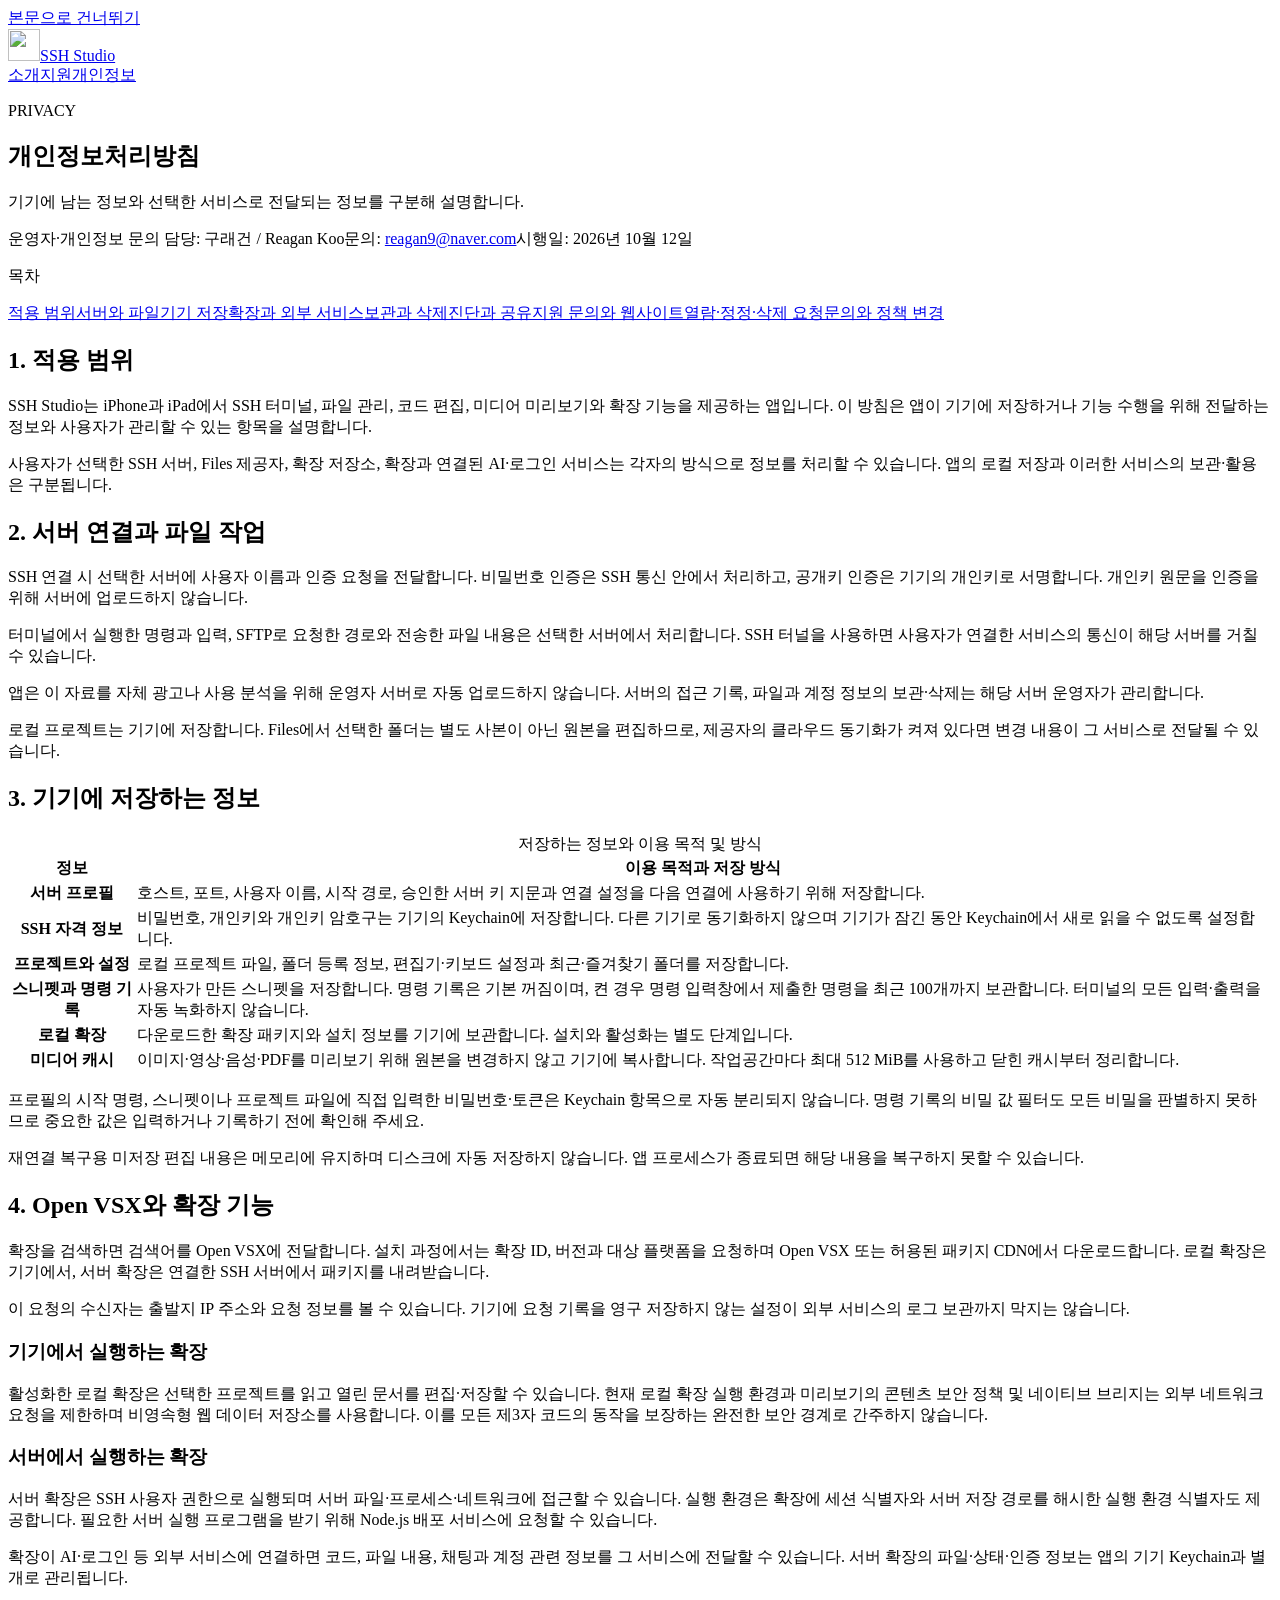
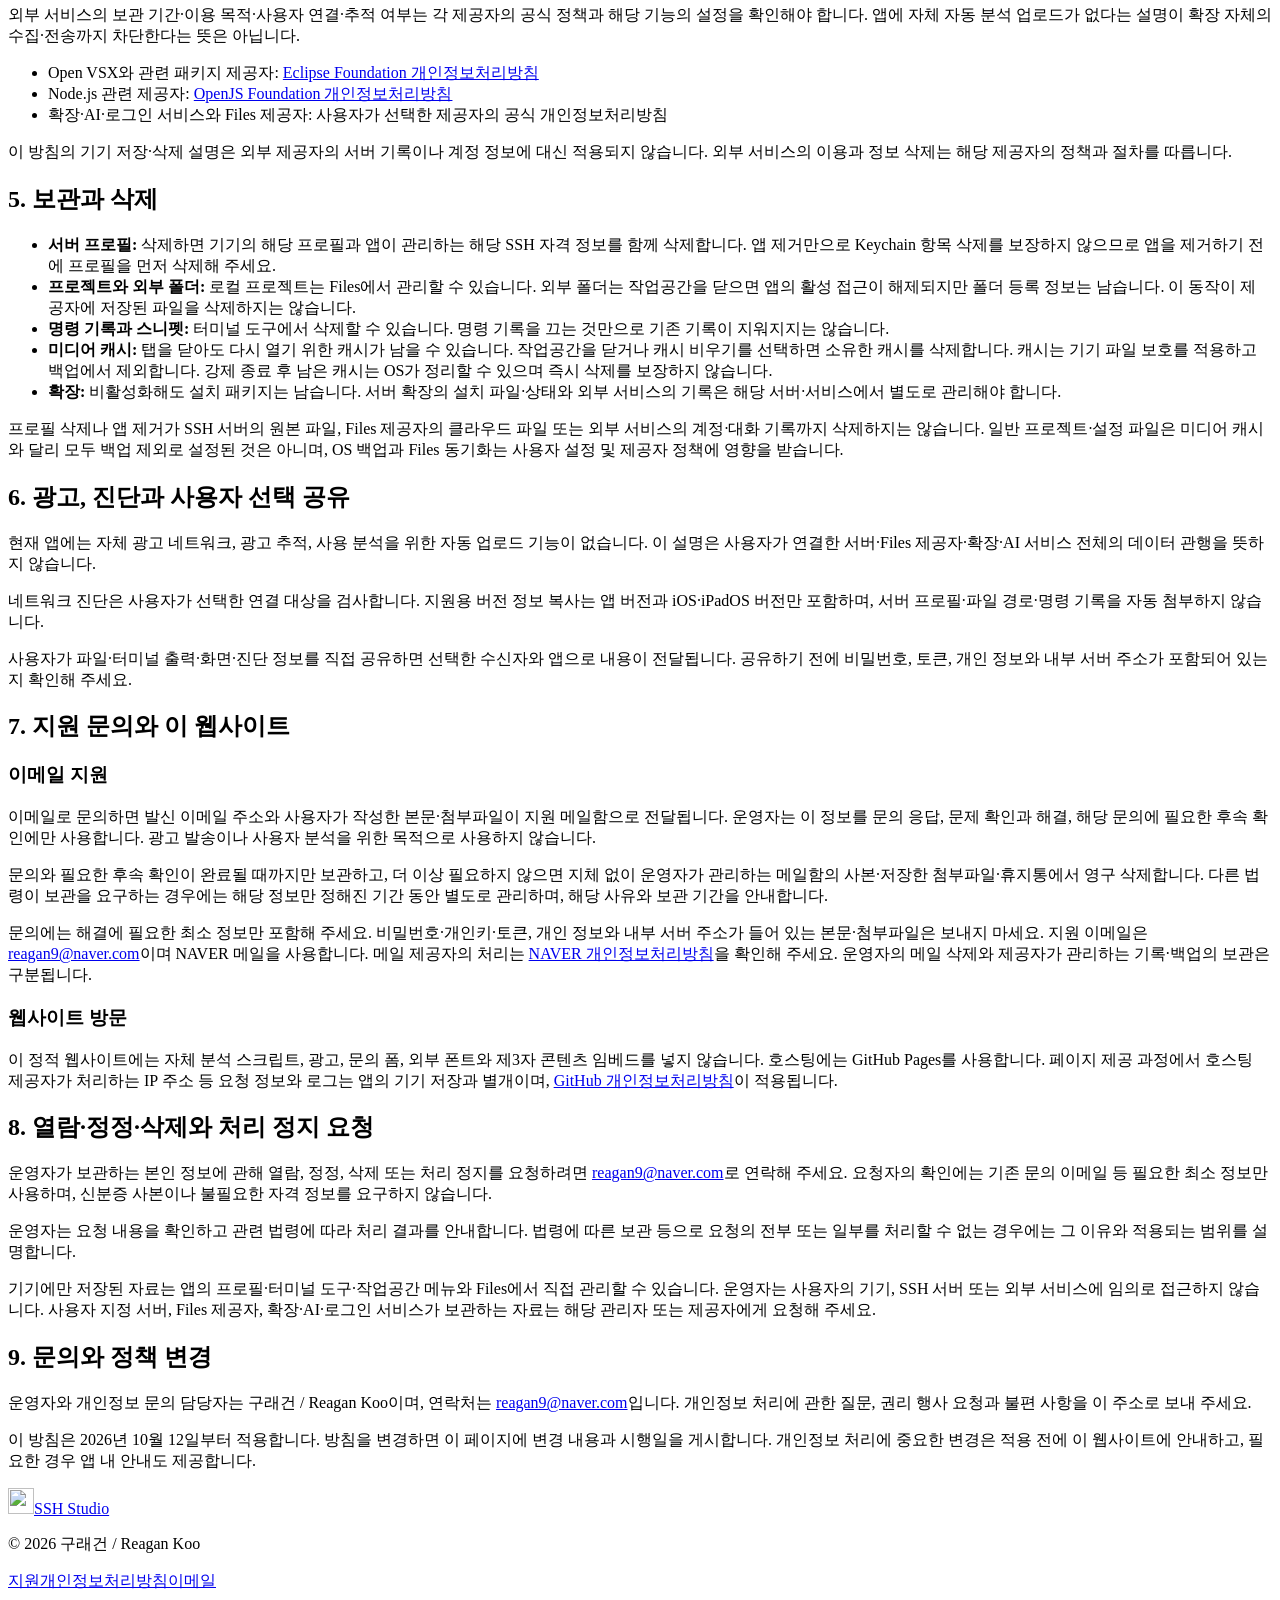
==== privacy.html @ ffa9a364 "Publish SSH Studio product, support and privacy pages" ====
<!doctype html>
<html lang="ko">
<head>
  <meta charset="utf-8">
  <meta name="viewport" content="width=device-width, initial-scale=1">
  <meta name="color-scheme" content="light dark">
  <meta name="description" content="SSH Studio의 기기 저장 정보, SSH 및 확장 데이터 흐름, 보관과 삭제에 관한 개인정보 처리 안내.">
  <meta name="theme-color" content="#0c121b">
  <title>개인정보처리방침 — SSH Studio</title>
  <link rel="icon" href="assets/mark.svg" type="image/svg+xml">
  <link rel="stylesheet" href="assets/style.css">
</head>
<body>
  <a class="skip-link" href="#main">본문으로 건너뛰기</a>
  <header class="site-header"><div class="header-inner"><a class="brand" href="index.html" aria-label="SSH Studio 홈"><img src="assets/mark.svg" width="32" height="32" alt=""><span>SSH Studio</span></a><nav aria-label="주 메뉴"><a href="index.html">소개</a><a href="support.html">지원</a><a href="privacy.html" aria-current="page">개인정보</a></nav></div></header>
  <main id="main">
    <section class="page-heading section privacy-heading"><p class="eyebrow">PRIVACY</p><h1>개인정보처리방침</h1><p>기기에 남는 정보와 선택한 서비스로 전달되는 정보를 구분해 설명합니다.</p><div class="policy-meta"><span>운영자·개인정보 문의 담당: 구래건 / Reagan Koo</span><span>문의: <a href="mailto:reagan9@naver.com">reagan9@naver.com</a></span><span>시행일: 2026년 10월 12일</span></div></section>
    <div class="section policy-layout">
      <aside class="page-index" aria-label="개인정보처리방침 목차"><p class="eyebrow">목차</p><a href="#scope">적용 범위</a><a href="#connections">서버와 파일</a><a href="#device">기기 저장</a><a href="#extensions">확장과 외부 서비스</a><a href="#deletion">보관과 삭제</a><a href="#diagnostics">진단과 공유</a><a href="#support-data">지원 문의와 웹사이트</a><a href="#rights">열람·정정·삭제 요청</a><a href="#changes">문의와 정책 변경</a></aside>
      <article class="policy-content">
        <section id="scope"><h2>1. 적용 범위</h2><p>SSH Studio는 iPhone과 iPad에서 SSH 터미널, 파일 관리, 코드 편집, 미디어 미리보기와 확장 기능을 제공하는 앱입니다. 이 방침은 앱이 기기에 저장하거나 기능 수행을 위해 전달하는 정보와 사용자가 관리할 수 있는 항목을 설명합니다.</p><p>사용자가 선택한 SSH 서버, Files 제공자, 확장 저장소, 확장과 연결된 AI·로그인 서비스는 각자의 방식으로 정보를 처리할 수 있습니다. 앱의 로컬 저장과 이러한 서비스의 보관·활용은 구분됩니다.</p></section>
        <section id="connections"><h2>2. 서버 연결과 파일 작업</h2><p>SSH 연결 시 선택한 서버에 사용자 이름과 인증 요청을 전달합니다. 비밀번호 인증은 SSH 통신 안에서 처리하고, 공개키 인증은 기기의 개인키로 서명합니다. 개인키 원문을 인증을 위해 서버에 업로드하지 않습니다.</p><p>터미널에서 실행한 명령과 입력, SFTP로 요청한 경로와 전송한 파일 내용은 선택한 서버에서 처리합니다. SSH 터널을 사용하면 사용자가 연결한 서비스의 통신이 해당 서버를 거칠 수 있습니다.</p><p>앱은 이 자료를 자체 광고나 사용 분석을 위해 운영자 서버로 자동 업로드하지 않습니다. 서버의 접근 기록, 파일과 계정 정보의 보관·삭제는 해당 서버 운영자가 관리합니다.</p><p>로컬 프로젝트는 기기에 저장합니다. Files에서 선택한 폴더는 별도 사본이 아닌 원본을 편집하므로, 제공자의 클라우드 동기화가 켜져 있다면 변경 내용이 그 서비스로 전달될 수 있습니다.</p></section>
        <section id="device"><h2>3. 기기에 저장하는 정보</h2><div class="data-table-wrap"><table class="data-table"><caption class="visually-hidden">저장하는 정보와 이용 목적 및 방식</caption><thead><tr><th scope="col">정보</th><th scope="col">이용 목적과 저장 방식</th></tr></thead><tbody><tr><th scope="row">서버 프로필</th><td>호스트, 포트, 사용자 이름, 시작 경로, 승인한 서버 키 지문과 연결 설정을 다음 연결에 사용하기 위해 저장합니다.</td></tr><tr><th scope="row">SSH 자격 정보</th><td>비밀번호, 개인키와 개인키 암호구는 기기의 Keychain에 저장합니다. 다른 기기로 동기화하지 않으며 기기가 잠긴 동안 Keychain에서 새로 읽을 수 없도록 설정합니다.</td></tr><tr><th scope="row">프로젝트와 설정</th><td>로컬 프로젝트 파일, 폴더 등록 정보, 편집기·키보드 설정과 최근·즐겨찾기 폴더를 저장합니다.</td></tr><tr><th scope="row">스니펫과 명령 기록</th><td>사용자가 만든 스니펫을 저장합니다. 명령 기록은 기본 꺼짐이며, 켠 경우 명령 입력창에서 제출한 명령을 최근 100개까지 보관합니다. 터미널의 모든 입력·출력을 자동 녹화하지 않습니다.</td></tr><tr><th scope="row">로컬 확장</th><td>다운로드한 확장 패키지와 설치 정보를 기기에 보관합니다. 설치와 활성화는 별도 단계입니다.</td></tr><tr><th scope="row">미디어 캐시</th><td>이미지·영상·음성·PDF를 미리보기 위해 원본을 변경하지 않고 기기에 복사합니다. 작업공간마다 최대 512 MiB를 사용하고 닫힌 캐시부터 정리합니다.</td></tr></tbody></table></div><p>프로필의 시작 명령, 스니펫이나 프로젝트 파일에 직접 입력한 비밀번호·토큰은 Keychain 항목으로 자동 분리되지 않습니다. 명령 기록의 비밀 값 필터도 모든 비밀을 판별하지 못하므로 중요한 값은 입력하거나 기록하기 전에 확인해 주세요.</p><p>재연결 복구용 미저장 편집 내용은 메모리에 유지하며 디스크에 자동 저장하지 않습니다. 앱 프로세스가 종료되면 해당 내용을 복구하지 못할 수 있습니다.</p></section>
        <section id="extensions"><h2>4. Open VSX와 확장 기능</h2><p>확장을 검색하면 검색어를 Open VSX에 전달합니다. 설치 과정에서는 확장 ID, 버전과 대상 플랫폼을 요청하며 Open VSX 또는 허용된 패키지 CDN에서 다운로드합니다. 로컬 확장은 기기에서, 서버 확장은 연결한 SSH 서버에서 패키지를 내려받습니다.</p><p>이 요청의 수신자는 출발지 IP 주소와 요청 정보를 볼 수 있습니다. 기기에 요청 기록을 영구 저장하지 않는 설정이 외부 서비스의 로그 보관까지 막지는 않습니다.</p><h3>기기에서 실행하는 확장</h3><p>활성화한 로컬 확장은 선택한 프로젝트를 읽고 열린 문서를 편집·저장할 수 있습니다. 현재 로컬 확장 실행 환경과 미리보기의 콘텐츠 보안 정책 및 네이티브 브리지는 외부 네트워크 요청을 제한하며 비영속형 웹 데이터 저장소를 사용합니다. 이를 모든 제3자 코드의 동작을 보장하는 완전한 보안 경계로 간주하지 않습니다.</p><h3>서버에서 실행하는 확장</h3><p>서버 확장은 SSH 사용자 권한으로 실행되며 서버 파일·프로세스·네트워크에 접근할 수 있습니다. 실행 환경은 확장에 세션 식별자와 서버 저장 경로를 해시한 실행 환경 식별자도 제공합니다. 필요한 서버 실행 프로그램을 받기 위해 Node.js 배포 서비스에 요청할 수 있습니다.</p><p>확장이 AI·로그인 등 외부 서비스에 연결하면 코드, 파일 내용, 채팅과 계정 관련 정보를 그 서비스에 전달할 수 있습니다. 서버 확장의 파일·상태·인증 정보는 앱의 기기 Keychain과 별개로 관리됩니다.</p><p>외부 서비스의 보관 기간·이용 목적·사용자 연결·추적 여부는 각 제공자의 공식 정책과 해당 기능의 설정을 확인해야 합니다. 앱에 자체 자동 분석 업로드가 없다는 설명이 확장 자체의 수집·전송까지 차단한다는 뜻은 아닙니다.</p><ul class="content-list"><li>Open VSX와 관련 패키지 제공자: <a href="https://www.eclipse.org/legal/privacy/">Eclipse Foundation 개인정보처리방침</a></li><li>Node.js 관련 제공자: <a href="https://privacy-policy.openjsf.org/">OpenJS Foundation 개인정보처리방침</a></li><li>확장·AI·로그인 서비스와 Files 제공자: 사용자가 선택한 제공자의 공식 개인정보처리방침</li></ul><p>이 방침의 기기 저장·삭제 설명은 외부 제공자의 서버 기록이나 계정 정보에 대신 적용되지 않습니다. 외부 서비스의 이용과 정보 삭제는 해당 제공자의 정책과 절차를 따릅니다.</p></section>
        <section id="deletion"><h2>5. 보관과 삭제</h2><ul class="content-list"><li><strong>서버 프로필:</strong> 삭제하면 기기의 해당 프로필과 앱이 관리하는 해당 SSH 자격 정보를 함께 삭제합니다. 앱 제거만으로 Keychain 항목 삭제를 보장하지 않으므로 앱을 제거하기 전에 프로필을 먼저 삭제해 주세요.</li><li><strong>프로젝트와 외부 폴더:</strong> 로컬 프로젝트는 Files에서 관리할 수 있습니다. 외부 폴더는 작업공간을 닫으면 앱의 활성 접근이 해제되지만 폴더 등록 정보는 남습니다. 이 동작이 제공자에 저장된 파일을 삭제하지는 않습니다.</li><li><strong>명령 기록과 스니펫:</strong> 터미널 도구에서 삭제할 수 있습니다. 명령 기록을 끄는 것만으로 기존 기록이 지워지지는 않습니다.</li><li><strong>미디어 캐시:</strong> 탭을 닫아도 다시 열기 위한 캐시가 남을 수 있습니다. 작업공간을 닫거나 캐시 비우기를 선택하면 소유한 캐시를 삭제합니다. 캐시는 기기 파일 보호를 적용하고 백업에서 제외합니다. 강제 종료 후 남은 캐시는 OS가 정리할 수 있으며 즉시 삭제를 보장하지 않습니다.</li><li><strong>확장:</strong> 비활성화해도 설치 패키지는 남습니다. 서버 확장의 설치 파일·상태와 외부 서비스의 기록은 해당 서버·서비스에서 별도로 관리해야 합니다.</li></ul><p>프로필 삭제나 앱 제거가 SSH 서버의 원본 파일, Files 제공자의 클라우드 파일 또는 외부 서비스의 계정·대화 기록까지 삭제하지는 않습니다. 일반 프로젝트·설정 파일은 미디어 캐시와 달리 모두 백업 제외로 설정된 것은 아니며, OS 백업과 Files 동기화는 사용자 설정 및 제공자 정책에 영향을 받습니다.</p></section>
        <section id="diagnostics"><h2>6. 광고, 진단과 사용자 선택 공유</h2><p>현재 앱에는 자체 광고 네트워크, 광고 추적, 사용 분석을 위한 자동 업로드 기능이 없습니다. 이 설명은 사용자가 연결한 서버·Files 제공자·확장·AI 서비스 전체의 데이터 관행을 뜻하지 않습니다.</p><p>네트워크 진단은 사용자가 선택한 연결 대상을 검사합니다. 지원용 버전 정보 복사는 앱 버전과 iOS·iPadOS 버전만 포함하며, 서버 프로필·파일 경로·명령 기록을 자동 첨부하지 않습니다.</p><p>사용자가 파일·터미널 출력·화면·진단 정보를 직접 공유하면 선택한 수신자와 앱으로 내용이 전달됩니다. 공유하기 전에 비밀번호, 토큰, 개인 정보와 내부 서버 주소가 포함되어 있는지 확인해 주세요.</p></section>
        <section id="support-data">
          <h2>7. 지원 문의와 이 웹사이트</h2>
          <h3>이메일 지원</h3>
          <p>이메일로 문의하면 발신 이메일 주소와 사용자가 작성한 본문·첨부파일이 지원 메일함으로 전달됩니다. 운영자는 이 정보를 문의 응답, 문제 확인과 해결, 해당 문의에 필요한 후속 확인에만 사용합니다. 광고 발송이나 사용자 분석을 위한 목적으로 사용하지 않습니다.</p>
          <p>문의와 필요한 후속 확인이 완료될 때까지만 보관하고, 더 이상 필요하지 않으면 지체 없이 운영자가 관리하는 메일함의 사본·저장한 첨부파일·휴지통에서 영구 삭제합니다. 다른 법령이 보관을 요구하는 경우에는 해당 정보만 정해진 기간 동안 별도로 관리하며, 해당 사유와 보관 기간을 안내합니다.</p>
          <p>문의에는 해결에 필요한 최소 정보만 포함해 주세요. 비밀번호·개인키·토큰, 개인 정보와 내부 서버 주소가 들어 있는 본문·첨부파일은 보내지 마세요. 지원 이메일은 <a href="mailto:reagan9@naver.com">reagan9@naver.com</a>이며 NAVER 메일을 사용합니다. 메일 제공자의 처리는 <a href="https://policy.naver.com/policy/privacy.html">NAVER 개인정보처리방침</a>을 확인해 주세요. 운영자의 메일 삭제와 제공자가 관리하는 기록·백업의 보관은 구분됩니다.</p>
          <h3>웹사이트 방문</h3>
          <p>이 정적 웹사이트에는 자체 분석 스크립트, 광고, 문의 폼, 외부 폰트와 제3자 콘텐츠 임베드를 넣지 않습니다. 호스팅에는 GitHub Pages를 사용합니다. 페이지 제공 과정에서 호스팅 제공자가 처리하는 IP 주소 등 요청 정보와 로그는 앱의 기기 저장과 별개이며, <a href="https://docs.github.com/en/site-policy/privacy-policies/github-general-privacy-statement">GitHub 개인정보처리방침</a>이 적용됩니다.</p>
        </section>
        <section id="rights">
          <h2>8. 열람·정정·삭제와 처리 정지 요청</h2>
          <p>운영자가 보관하는 본인 정보에 관해 열람, 정정, 삭제 또는 처리 정지를 요청하려면 <a href="mailto:reagan9@naver.com">reagan9@naver.com</a>로 연락해 주세요. 요청자의 확인에는 기존 문의 이메일 등 필요한 최소 정보만 사용하며, 신분증 사본이나 불필요한 자격 정보를 요구하지 않습니다.</p>
          <p>운영자는 요청 내용을 확인하고 관련 법령에 따라 처리 결과를 안내합니다. 법령에 따른 보관 등으로 요청의 전부 또는 일부를 처리할 수 없는 경우에는 그 이유와 적용되는 범위를 설명합니다.</p>
          <p>기기에만 저장된 자료는 앱의 프로필·터미널 도구·작업공간 메뉴와 Files에서 직접 관리할 수 있습니다. 운영자는 사용자의 기기, SSH 서버 또는 외부 서비스에 임의로 접근하지 않습니다. 사용자 지정 서버, Files 제공자, 확장·AI·로그인 서비스가 보관하는 자료는 해당 관리자 또는 제공자에게 요청해 주세요.</p>
        </section>
        <section id="changes">
          <h2>9. 문의와 정책 변경</h2>
          <p>운영자와 개인정보 문의 담당자는 구래건 / Reagan Koo이며, 연락처는 <a href="mailto:reagan9@naver.com">reagan9@naver.com</a>입니다. 개인정보 처리에 관한 질문, 권리 행사 요청과 불편 사항을 이 주소로 보내 주세요.</p>
          <p>이 방침은 2026년 10월 12일부터 적용합니다. 방침을 변경하면 이 페이지에 변경 내용과 시행일을 게시합니다. 개인정보 처리에 중요한 변경은 적용 전에 이 웹사이트에 안내하고, 필요한 경우 앱 내 안내도 제공합니다.</p>
        </section>
      </article>
    </div>
  </main>
  <footer class="site-footer"><div class="footer-inner"><a class="brand" href="index.html"><img src="assets/mark.svg" width="26" height="26" alt=""><span>SSH Studio</span></a><p>© 2026 구래건 / Reagan Koo</p><nav aria-label="푸터 메뉴"><a href="support.html">지원</a><a href="privacy.html">개인정보처리방침</a><a href="mailto:reagan9@naver.com">이메일</a></nav></div></footer>
</body>
</html>
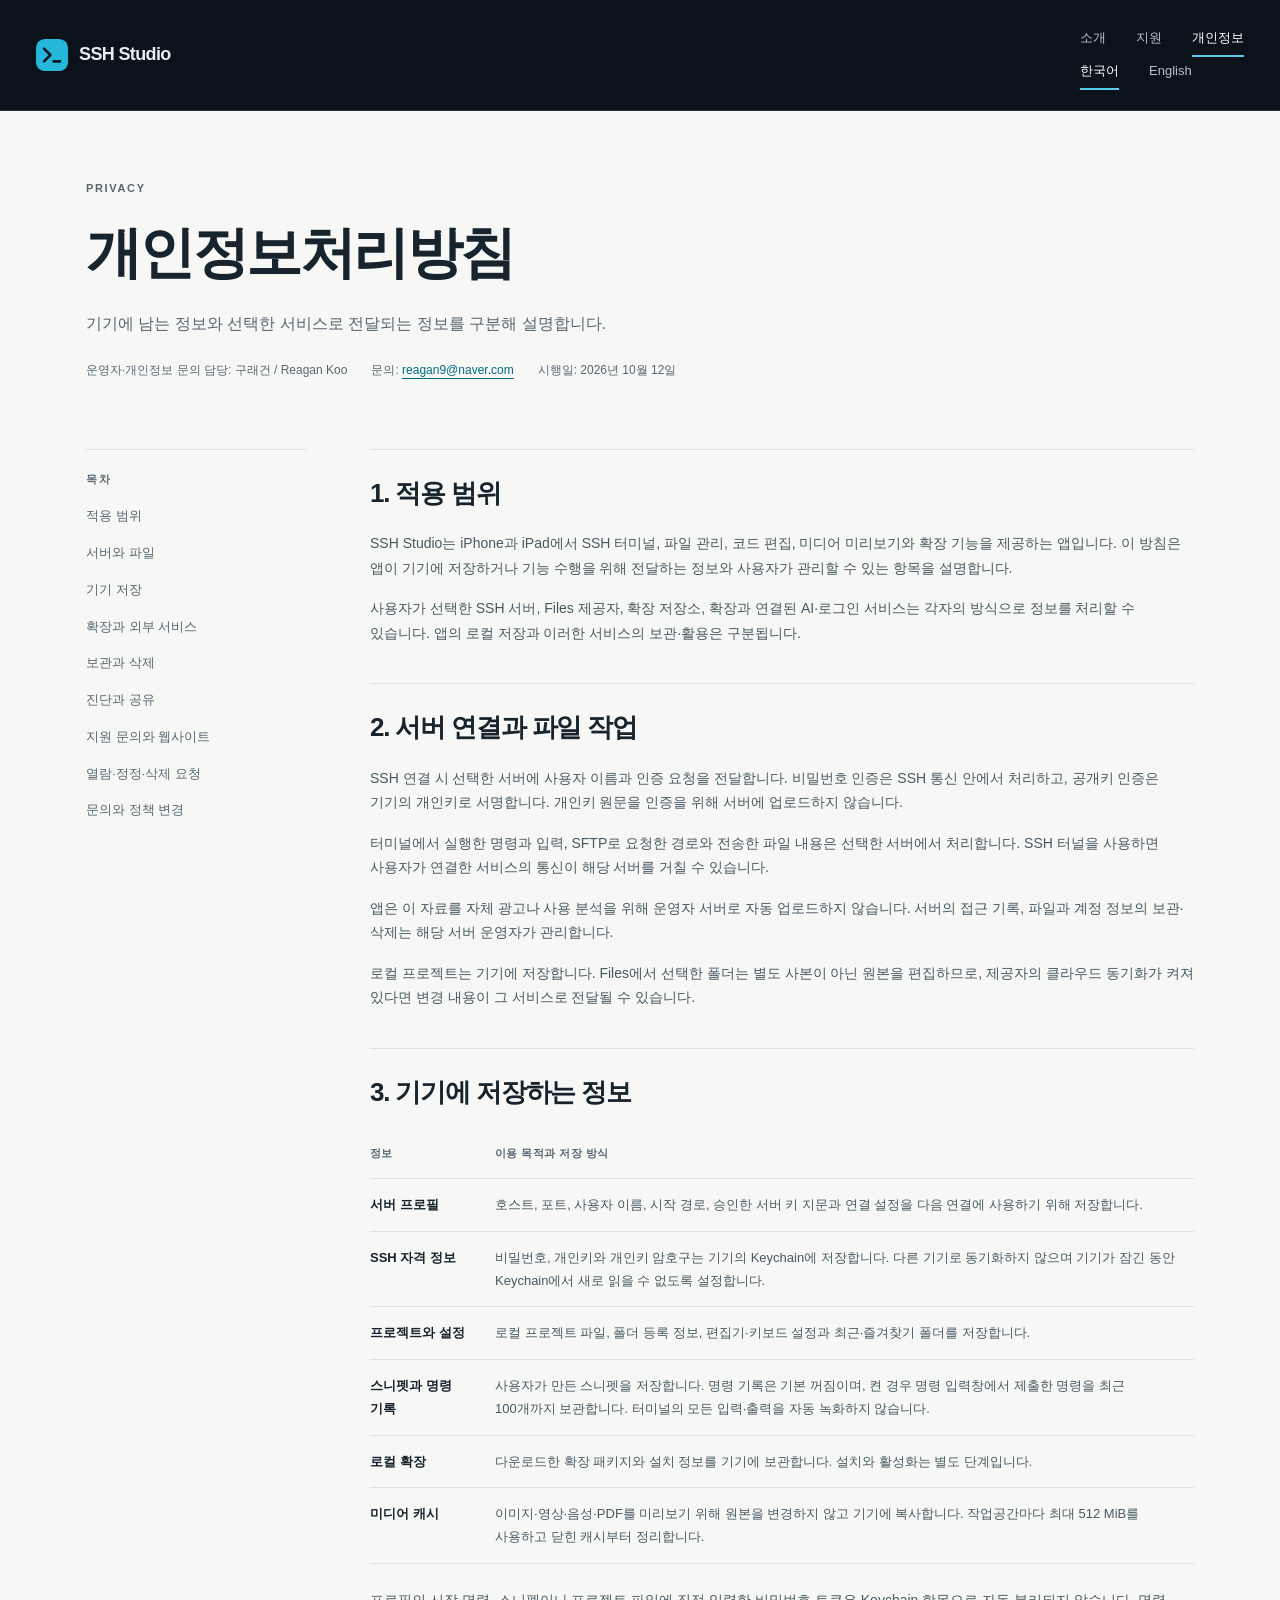
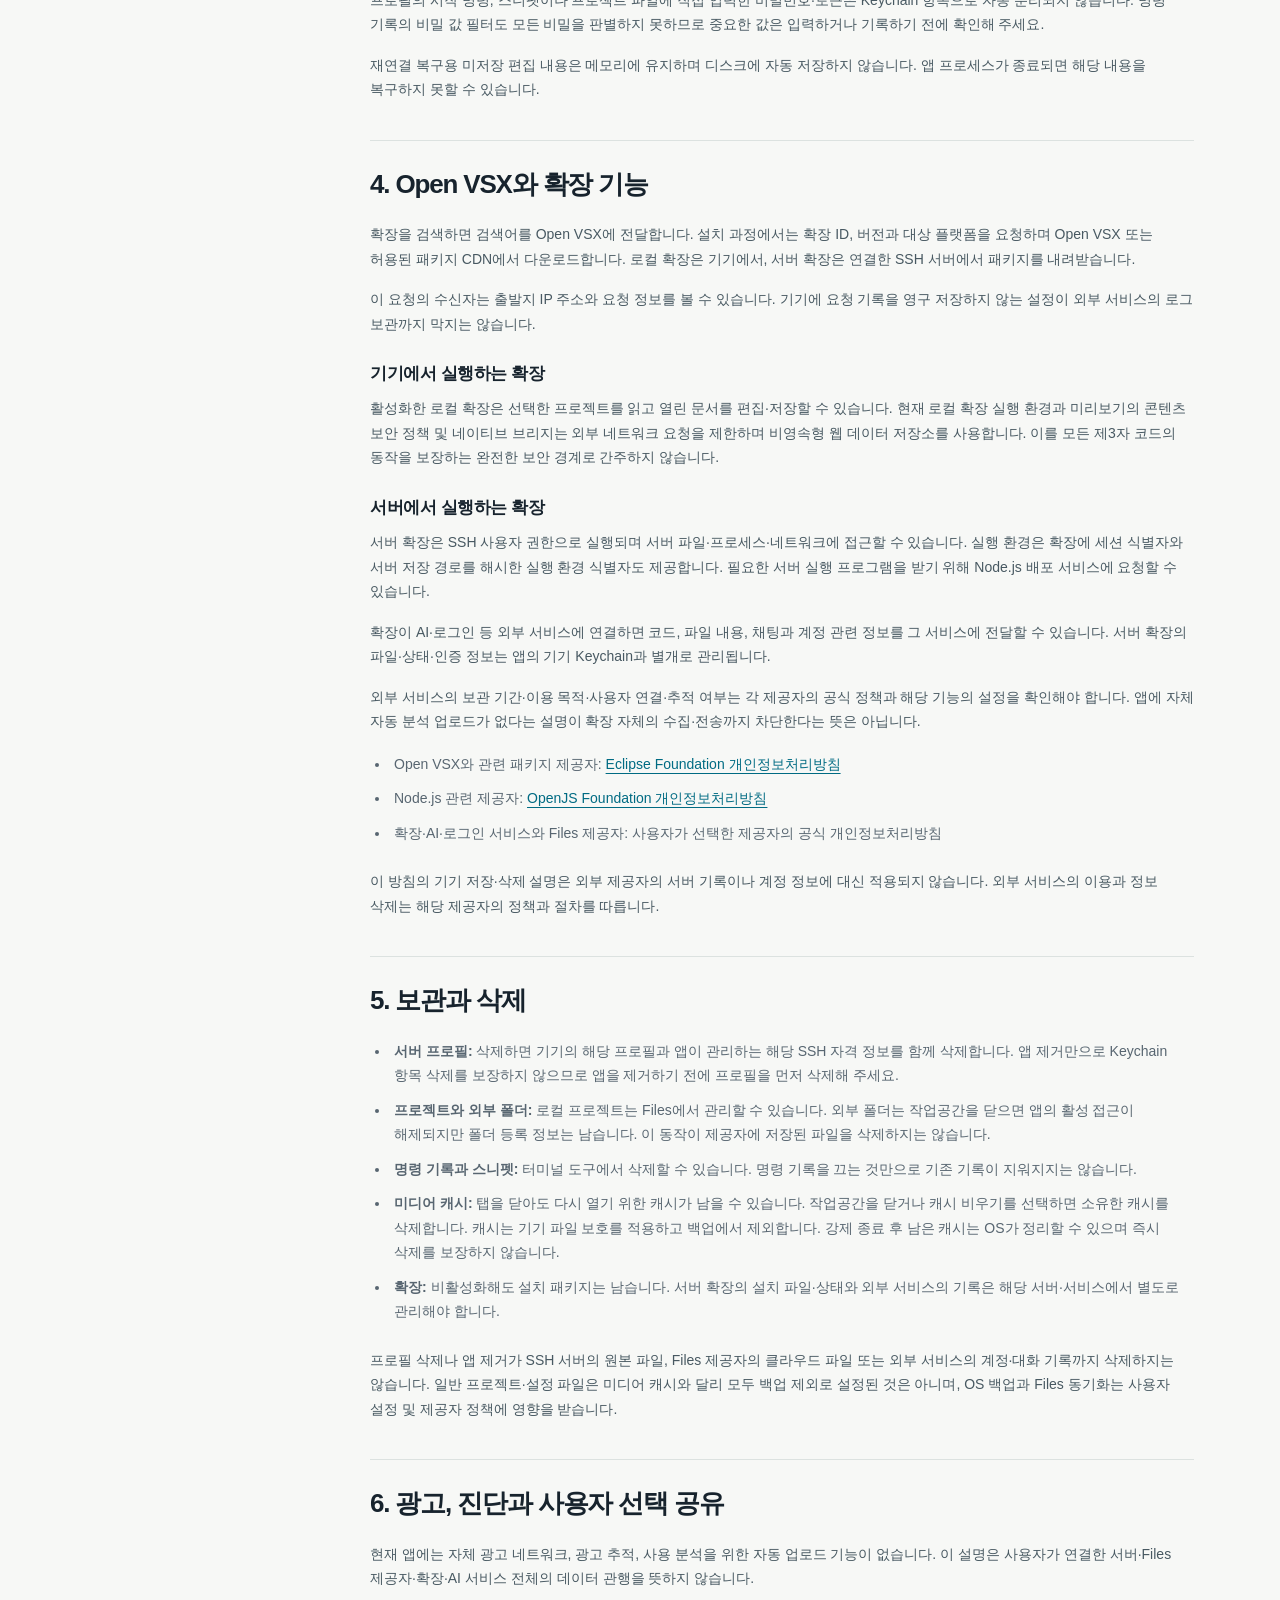
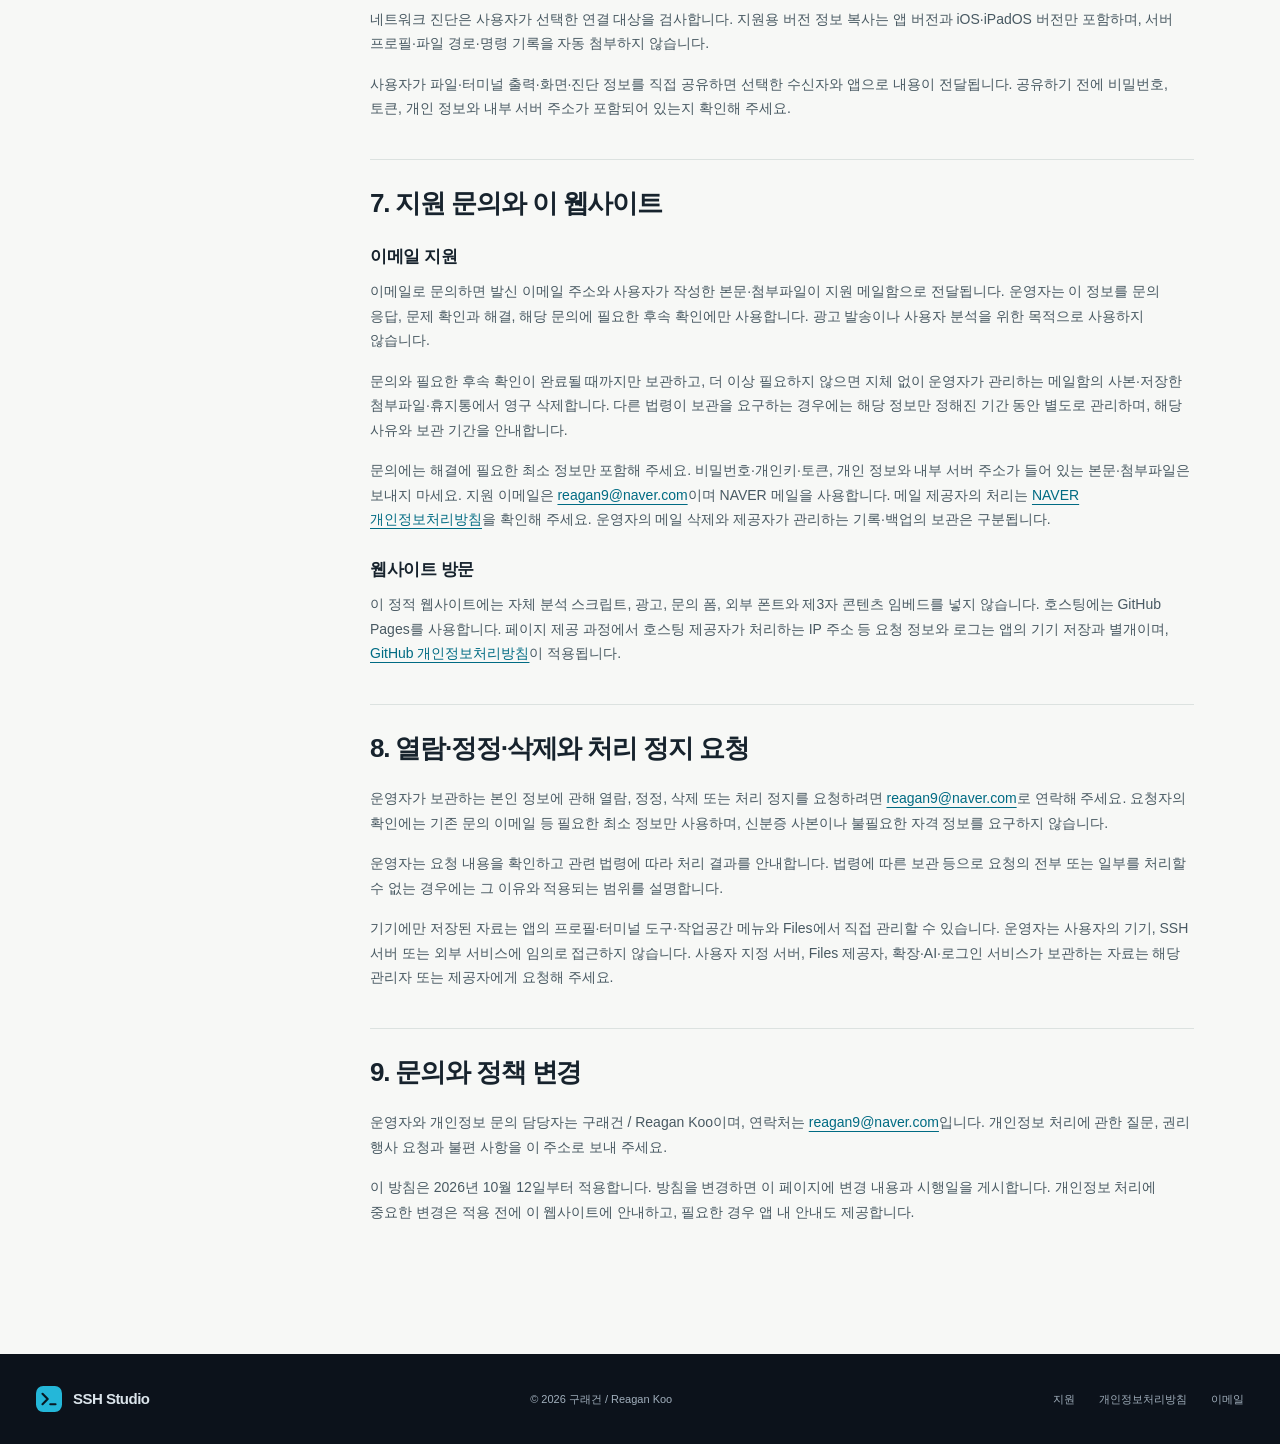
==== commit 22a48599: "Add Korean and English language navigation" ====
--- a/privacy.html
+++ b/privacy.html
@@ -7,12 +7,16 @@
   <meta name="description" content="SSH Studio의 기기 저장 정보, SSH 및 확장 데이터 흐름, 보관과 삭제에 관한 개인정보 처리 안내.">
   <meta name="theme-color" content="#0c121b">
   <title>개인정보처리방침 — SSH Studio</title>
+  <link rel="canonical" href="https://reagan99.github.io/privacy.html">
+  <link rel="alternate" hreflang="ko" href="https://reagan99.github.io/privacy.html">
+  <link rel="alternate" hreflang="en" href="https://reagan99.github.io/en/privacy.html">
+  <link rel="alternate" hreflang="x-default" href="https://reagan99.github.io/privacy.html">
   <link rel="icon" href="assets/mark.svg" type="image/svg+xml">
   <link rel="stylesheet" href="assets/style.css">
 </head>
 <body>
   <a class="skip-link" href="#main">본문으로 건너뛰기</a>
-  <header class="site-header"><div class="header-inner"><a class="brand" href="index.html" aria-label="SSH Studio 홈"><img src="assets/mark.svg" width="32" height="32" alt=""><span>SSH Studio</span></a><nav aria-label="주 메뉴"><a href="index.html">소개</a><a href="support.html">지원</a><a href="privacy.html" aria-current="page">개인정보</a></nav></div></header>
+  <header class="site-header"><div class="header-inner"><a class="brand" href="index.html" aria-label="SSH Studio 홈"><img src="assets/mark.svg" width="32" height="32" alt=""><span>SSH Studio</span></a><div class="header-tools"><nav aria-label="주 메뉴"><a href="index.html">소개</a><a href="support.html">지원</a><a href="privacy.html" aria-current="page">개인정보</a></nav><nav class="language-switch" aria-label="언어 선택"><a href="privacy.html" lang="ko" hreflang="ko" aria-current="true">한국어</a><a href="en/privacy.html" lang="en" hreflang="en">English</a></nav></div></div></header>
   <main id="main">
     <section class="page-heading section privacy-heading"><p class="eyebrow">PRIVACY</p><h1>개인정보처리방침</h1><p>기기에 남는 정보와 선택한 서비스로 전달되는 정보를 구분해 설명합니다.</p><div class="policy-meta"><span>운영자·개인정보 문의 담당: 구래건 / Reagan Koo</span><span>문의: <a href="mailto:reagan9@naver.com">reagan9@naver.com</a></span><span>시행일: 2026년 10월 12일</span></div></section>
     <div class="section policy-layout">
--- a/assets/style.css
+++ b/assets/style.css
@@ -0,0 +1,265 @@
+@charset "UTF-8";
+
+:root {
+  color-scheme: light;
+  --ink: #17232d;
+  --muted: #586671;
+  --paper: #f7f8f6;
+  --line: #dce2e0;
+  --dark: #0c121b;
+  --cyan: #53cce9;
+  --link: #006b83;
+  --radius: 14px;
+  font-family: -apple-system, BlinkMacSystemFont, "Segoe UI", "Apple SD Gothic Neo", "Noto Sans KR", sans-serif;
+}
+
+* { box-sizing: border-box; }
+html { scroll-padding-top: 100px; }
+body { margin: 0; background: var(--paper); color: var(--ink); font-size: 16px; line-height: 1.75; word-break: keep-all; overflow-wrap: anywhere; }
+a { color: var(--link); text-decoration-thickness: 1px; text-underline-offset: 4px; }
+a:hover { text-decoration-thickness: 2px; }
+a:focus-visible, summary:focus-visible { outline: 3px solid #0085a6; outline-offset: 5px; border-radius: 3px; }
+img { max-width: 100%; height: auto; }
+h1, h2, h3, p, figure { margin: 0; }
+h1, h2, h3 { line-height: 1.25; letter-spacing: -0.045em; }
+h1 { font-size: clamp(42px, 4.8vw, 68px); font-weight: 720; }
+h2 { font-size: clamp(30px, 3.2vw, 44px); font-weight: 700; }
+h3 { font-size: 22px; font-weight: 650; }
+p + p { margin-top: 16px; }
+.section { max-width: 1180px; padding: 92px 36px; margin: 0 auto; }
+.eyebrow { font-size: 11px; letter-spacing: .15em; line-height: 1.4; font-weight: 700; color: var(--muted); }
+.muted { color: var(--muted); font-size: 14px; }
+.skip-link { position: fixed; left: 16px; top: 12px; z-index: 100; background: white; padding: 10px 18px; transform: translateY(-160%); }
+.skip-link:focus { transform: translateY(0); }
+.visually-hidden { position: absolute; width: 1px; height: 1px; padding: 0; margin: -1px; overflow: hidden; clip: rect(0, 0, 0, 0); white-space: nowrap; border: 0; }
+
+.site-header { background: var(--dark); color: #e6eef2; border-bottom: 1px solid #28303a; }
+.header-inner { max-width: 1280px; margin: 0 auto; display: flex; align-items: center; justify-content: space-between; padding: 22px 36px; gap: 24px; }
+.brand { display: inline-flex; align-items: center; gap: 11px; font-size: 18px; font-weight: 700; color: inherit; text-decoration: none; letter-spacing: -.035em; flex-shrink: 0; }
+.brand img { flex-shrink: 0; }
+.site-header nav { display: flex; align-items: center; gap: 30px; font-size: 13px; }
+.site-header nav a { color: #b7c2cc; text-decoration: none; padding: 5px 0; }
+.site-header nav a:hover, .site-header nav a[aria-current] { color: #fff; }
+.site-header nav a[aria-current] { box-shadow: 0 2px var(--cyan); }
+
+.hero { background: var(--dark); color: #eef3f6; overflow: hidden; }
+.hero-inner { max-width: 1280px; margin: 0 auto; padding: 88px 36px 74px; display: grid; grid-template-columns: .84fr 1.16fr; align-items: center; gap: 52px; }
+.hero .eyebrow { color: #94a9b8; display: flex; gap: 8px; align-items: center; margin-bottom: 28px; }
+.small-dot { width: 6px; height: 6px; display: inline-block; background: #48d5bb; border-radius: 50%; flex-shrink: 0; }
+.hero h1 { font-size: clamp(42px, 4.5vw, 64px); line-height: 1.14; letter-spacing: -.06em; }
+.hero h1 span { color: var(--cyan); }
+.hero-description { color: #b0bdc9; font-size: 16px; margin-top: 26px; line-height: 1.9; }
+.actions { display: flex; flex-wrap: wrap; gap: 20px; align-items: center; margin-top: 34px; }
+.button { display: inline-flex; gap: 28px; align-items: center; justify-content: space-between; font-size: 13px; font-weight: 650; text-decoration: none; padding: 14px 20px; border-radius: 7px; min-height: 48px; }
+.button-primary { background: var(--cyan); color: #06202a; }
+.button-primary:hover { background: #7ddbf1; }
+.button-dark { background: var(--dark); color: #f5f9fb; }
+.button-dark:hover { background: #263645; }
+.text-link { font-size: 13px; font-weight: 600; display: inline-flex; align-items: center; gap: 12px; }
+.hero .text-link { color: #c1d1dd; text-decoration: none; }
+.hero-platform { font-size: 11px; color: #7e909f; margin-top: 30px; }
+.workspace-figure { min-width: 0; }
+.workspace-demo { border: 1px solid #3c4c5b; background: #0b1017; border-radius: 12px; overflow: hidden; box-shadow: 0 30px 80px #0006; transform: perspective(1300px) rotateY(-5deg); }
+.demo-top { height: 47px; border-bottom: 1px solid #2a3540; background: #151e28; display: flex; align-items: center; justify-content: space-between; padding: 0 17px; }
+.demo-project { display: flex; gap: 9px; align-items: center; font-size: 12px; color: #d1dce4; }
+.demo-caption { font-size: 9px; color: #8da0b0; letter-spacing: .02em; }
+.demo-body { display: grid; grid-template-columns: 44px 144px minmax(0, 1fr); min-height: 348px; }
+.demo-activity { border-right: 1px solid #26303b; display: flex; flex-direction: column; align-items: center; gap: 23px; padding: 19px 0; font-family: monospace; font-size: 19px; color: #708293; }
+.demo-activity .active { color: #53cce9; }
+.demo-explorer { padding-top: 18px; border-right: 1px solid #26303b; font-size: 11px; color: #a9b5c3; position: relative; }
+.demo-label { letter-spacing: .07em; font-size: 8px; color: #8195a6; padding: 0 14px 17px; }
+.demo-folder { padding: 4px 12px; }
+.demo-file { padding: 4px 12px 4px 21px; white-space: nowrap; }
+.demo-file.selected { background: #173a4a; color: #b7ebf8; }
+.demo-folder-label { position: absolute; bottom: 28px; left: 16px; font-size: 11px; line-height: 1.7; color: #617788; }
+.demo-editor { min-width: 0; }
+.demo-tab { width: 132px; height: 37px; display: flex; align-items: center; gap: 8px; border-top: 2px solid #42bbdf; background: #122230; font-size: 10px; color: #a9c4d5; padding: 0 14px; }
+.demo-tab > span:last-child { margin-left: auto; font-size: 14px; color: #6d879a; }
+.file-dot { width: 5px; height: 5px; background: #5dc99d; display: block; border-radius: 50%; }
+.demo-code { padding: 22px 10px 24px 0; font-family: "SFMono-Regular", Consolas, "Liberation Mono", monospace; font-size: clamp(9px, .85vw, 11px); line-height: 2; white-space: nowrap; color: #c4d0dd; }
+.demo-code i { display: inline-block; font-style: normal; color: #526373; width: 31px; text-align: right; margin-right: 15px; }
+.code-purple { color: #c09cd9; }
+.code-cyan { color: #6ccfe6; }
+.code-green { color: #b5d8a4; }
+.code-muted { color: #73899a; }
+.demo-terminal { border-top: 1px solid #28333f; }
+.demo-terminal-tabs { display: flex; gap: 22px; font-size: 9px; padding: 12px 15px; color: #7f94a5; }
+.demo-terminal-tabs > span:first-child { color: #d7e5ee; }
+.demo-terminal-code { padding: 4px 15px 21px; font-family: "SFMono-Regular", Consolas, monospace; font-size: 10px; line-height: 1.95; color: #cad5e0; }
+.cursor-block { display: inline-block; width: 6px; height: 12px; background: #a3c7db; vertical-align: text-bottom; }
+.demo-status { display: flex; justify-content: space-between; background: #143548; font-size: 8px; color: #9bc2d8; padding: 4px 13px; }
+.workspace-figure figcaption { color: #8398aa; font-size: 11px; text-align: center; margin-top: 25px; line-height: 1.8; }
+
+.section-heading { display: grid; grid-template-columns: 1fr 1.1fr; gap: 24px; align-items: end; }
+.section-heading .eyebrow { grid-column: 1 / -1; }
+.section-heading > p:last-child { color: var(--muted); max-width: 390px; justify-self: end; font-size: 15px; margin: 0; }
+.workflow-list { margin-top: 50px; border-top: 1px solid var(--line); }
+.workflow-row { display: grid; grid-template-columns: 55px 1fr 240px; gap: 24px; align-items: start; padding: 34px 0; border-bottom: 1px solid var(--line); }
+.row-number { font-family: "SFMono-Regular", Consolas, monospace; color: #75818a; font-size: 12px; padding-top: 5px; }
+.workflow-row h3 { font-size: 21px; margin-bottom: 10px; }
+.workflow-row p { font-size: 14px; color: var(--muted); max-width: 550px; }
+.row-tags { display: flex; flex-wrap: wrap; gap: 7px; padding-top: 4px; }
+.row-tags span { border: 1px solid #cddbdc; border-radius: 4px; padding: 3px 8px; color: #4b626a; font-size: 11px; }
+.extension-section { background: #e7eeeb; }
+.extension-inner { display: grid; grid-template-columns: 1fr 1fr; gap: 72px; padding-top: 68px; padding-bottom: 68px; }
+.extension-inner h2 { margin-top: 20px; }
+.extension-inner > div:last-child { padding-top: 32px; }
+.extension-inner > div:last-child > p:first-child { font-size: 16px; }
+.extension-inner .muted { margin-bottom: 22px; }
+.closing-section { display: flex; align-items: center; justify-content: space-between; gap: 30px; padding-top: 70px; padding-bottom: 70px; }
+.closing-section h2 { margin: 15px 0 14px; font-size: 34px; }
+.closing-section p:last-child { color: var(--muted); font-size: 14px; }
+.site-footer { background: var(--dark); color: #a1afbc; }
+.footer-inner { max-width: 1280px; padding: 32px 36px; margin: 0 auto; display: flex; justify-content: space-between; align-items: center; gap: 24px; }
+.site-footer .brand { font-size: 15px; color: #dbe4eb; }
+.site-footer p { font-size: 11px; }
+.site-footer nav { display: flex; flex-wrap: wrap; gap: 24px; font-size: 11px; }
+.site-footer nav a { color: #a1afbc; text-decoration: none; }
+.site-footer nav a:hover { color: #fff; text-decoration: underline; }
+
+.page-heading { padding-top: 70px; padding-bottom: 54px; }
+.page-heading h1 { margin: 22px 0; font-size: clamp(38px, 4.6vw, 58px); }
+.page-heading > p:not(.eyebrow, .contact-caption) { color: var(--muted); max-width: 650px; }
+.page-heading .button { margin-top: 28px; }
+.contact-caption { font-size: 12px; color: var(--muted); margin-top: 18px; }
+.support-layout, .policy-layout { display: grid; grid-template-columns: 220px minmax(0, 1fr); gap: 64px; padding-top: 14px; align-items: start; }
+.page-index { border-top: 1px solid var(--line); padding-top: 22px; position: sticky; top: 30px; }
+.page-index .eyebrow { margin-bottom: 18px; }
+.page-index a { display: block; color: var(--muted); font-size: 13px; margin-bottom: 14px; text-decoration: none; }
+.page-index a:hover { color: var(--link); text-decoration: underline; }
+.help-section { padding: 26px 0 45px; border-top: 1px solid var(--line); scroll-margin-top: 30px; }
+.help-section h2 { font-size: 29px; margin: 15px 0 22px; }
+.help-section details { border-bottom: 1px solid var(--line); }
+.help-section summary { list-style: none; cursor: pointer; padding: 18px 34px 18px 0; position: relative; font-size: 15px; font-weight: 600; line-height: 1.7; }
+.help-section summary::-webkit-details-marker { display: none; }
+.help-section summary::after { content: "+"; position: absolute; right: 3px; top: 18px; font-weight: 400; font-size: 20px; color: #65818b; }
+.help-section details[open] summary::after { content: "−"; }
+.help-section details > div { padding: 0 28px 22px 0; font-size: 14px; color: var(--muted); }
+.help-section > p { font-size: 14px; }
+.help-section .text-link { margin: 12px 0 15px; font-size: 16px; }
+.content-list { padding-left: 20px; color: var(--muted); font-size: 14px; margin: 18px 0 24px; }
+.content-list li { padding-left: 4px; margin-bottom: 10px; }
+.notice { border-left: 3px solid #6b9ca4; background: #e9efec; border-radius: 0 6px 6px 0; padding: 18px 22px; font-size: 13px; color: #4a6167; margin-top: 24px; }
+.notice strong { color: #28474f; font-weight: 650; }
+.help-section .notice { margin-bottom: 12px; }
+
+.privacy-heading h1 { font-size: clamp(34px, 4.5vw, 56px); }
+.policy-meta { display: flex; flex-wrap: wrap; gap: 9px 24px; margin-top: 22px; font-size: 12px; color: var(--muted); }
+.policy-content > section { border-top: 1px solid var(--line); padding: 27px 0 38px; scroll-margin-top: 30px; }
+.policy-content h2 { font-size: 26px; margin-bottom: 22px; }
+.policy-content h3 { font-size: 17px; letter-spacing: -.025em; margin: 27px 0 12px; }
+.policy-content p { font-size: 14px; color: #485962; }
+.policy-content .notice p { font-size: 13px; }
+.data-table-wrap { overflow-x: auto; margin: 8px 0 24px; }
+.data-table { width: 100%; border-collapse: collapse; text-align: left; font-size: 13px; line-height: 1.8; }
+.data-table th, .data-table td { border-bottom: 1px solid var(--line); padding: 14px 16px 14px 0; vertical-align: top; }
+.data-table thead th { font-size: 11px; letter-spacing: .04em; color: var(--muted); }
+.data-table tbody th { width: 125px; min-width: 110px; font-weight: 600; color: var(--ink); }
+.data-table td { color: #485962; }
+
+@media (max-width: 1100px) {
+  .hero-inner { gap: 30px; grid-template-columns: .9fr 1.1fr; }
+  .hero h1 { font-size: 48px; }
+  .demo-body { grid-template-columns: 34px 112px minmax(0, 1fr); }
+  .demo-file { padding-left: 14px; }
+  .demo-code { font-size: 9px; }
+  .demo-code i { width: 21px; margin-right: 10px; }
+  .demo-caption { display: none; }
+  .workflow-row { grid-template-columns: 40px 1fr 180px; }
+  .support-layout, .policy-layout { gap: 40px; grid-template-columns: 180px minmax(0, 1fr); }
+}
+
+@media (max-width: 800px) {
+  .header-inner { padding: 20px 24px; }
+  .site-header nav { gap: 20px; }
+  .section { padding-left: 24px; padding-right: 24px; }
+  .hero-inner { grid-template-columns: 1fr; gap: 50px; padding: 54px 24px 45px; }
+  .hero h1 { font-size: 58px; }
+  .hero-description { font-size: 16px; }
+  .hero-platform { margin-top: 24px; }
+  .workspace-figure { max-width: 640px; width: 100%; }
+  .workspace-demo { transform: none; }
+  .demo-body { grid-template-columns: 44px 150px minmax(0, 1fr); min-height: 335px; }
+  .demo-code { font-size: 11px; }
+  .demo-code i { width: 31px; margin-right: 15px; }
+  .demo-caption { display: inline; }
+  .section-heading { display: block; }
+  .section-heading h2 { margin: 20px 0 18px; }
+  .section-heading > p:last-child { justify-self: auto; }
+  .workspace-section { padding-top: 64px; padding-bottom: 64px; }
+  .workflow-row { grid-template-columns: 32px 1fr; gap: 18px; padding: 27px 0; }
+  .row-tags { grid-column: 2; padding-top: 0; }
+  .extension-inner { gap: 36px; }
+  .extension-inner > div:last-child { padding-top: 29px; }
+  .footer-inner { padding: 30px 24px; flex-wrap: wrap; gap: 18px; }
+  .site-footer nav { width: 100%; }
+  .page-heading { padding-top: 50px; padding-bottom: 44px; }
+  .support-layout, .policy-layout { grid-template-columns: 1fr; gap: 38px; padding-top: 0; }
+  .page-index { position: static; display: flex; flex-wrap: wrap; gap: 10px 20px; padding-top: 20px; }
+  .page-index .eyebrow { width: 100%; margin: 0 0 4px; }
+  .page-index a { margin: 0; font-size: 12px; }
+  .help-section { padding-top: 22px; }
+}
+
+@media (max-width: 520px) {
+  .header-inner { padding: 17px 20px; gap: 15px; }
+  .brand { font-size: 16px; gap: 8px; }
+  .brand img { width: 28px; height: 28px; }
+  .site-header nav { gap: 15px; font-size: 11px; }
+  .section { padding-left: 20px; padding-right: 20px; }
+  .hero-inner { padding: 44px 20px 36px; gap: 38px; }
+  .hero h1 { font-size: clamp(40px, 10vw, 52px); }
+  .hero .eyebrow { margin-bottom: 23px; font-size: 10px; }
+  .hero-description { font-size: 14px; }
+  .actions { gap: 18px; margin-top: 26px; }
+  .button { font-size: 12px; padding: 13px 17px; }
+  .hero .text-link { font-size: 12px; }
+  .demo-top { height: 39px; padding: 0 12px; }
+  .demo-body { grid-template-columns: 29px 94px minmax(0, 1fr); min-height: 287px; }
+  .demo-activity { font-size: 15px; gap: 22px; }
+  .demo-explorer { font-size: 8px; padding-top: 16px; }
+  .demo-label { padding: 0 9px 12px; font-size: 7px; }
+  .demo-folder, .demo-file { padding-left: 9px; padding-right: 4px; }
+  .demo-folder-label { font-size: 8px; left: 10px; bottom: 24px; }
+  .demo-project { font-size: 10px; }
+  .demo-caption { font-size: 8px; }
+  .demo-tab { width: 100px; height: 33px; font-size: 8px; padding: 0 9px; gap: 6px; }
+  .demo-code { font-size: clamp(6.5px, 1.85vw, 9px); padding-top: 19px; padding-bottom: 23px; line-height: 2; }
+  .demo-code i { width: 15px; margin-right: 7px; }
+  .demo-terminal-tabs { font-size: 8px; padding: 9px; gap: 14px; }
+  .demo-terminal-code { font-size: 8px; padding: 4px 9px 16px; }
+  .cursor-block { width: 5px; height: 10px; }
+  .workspace-figure figcaption { font-size: 10px; margin-top: 17px; }
+  .section-heading h2 { font-size: 32px; }
+  .workflow-list { margin-top: 32px; }
+  .workflow-row h3 { font-size: 19px; }
+  .workflow-row p { font-size: 13px; }
+  .workflow-row { grid-template-columns: 23px 1fr; gap: 13px; }
+  .extension-inner { display: block; padding-top: 48px; padding-bottom: 48px; }
+  .extension-inner h2 { font-size: 32px; }
+  .extension-inner > div:last-child { padding-top: 24px; }
+  .extension-inner > div:last-child > p:first-child { font-size: 14px; }
+  .closing-section { display: block; padding-top: 48px; padding-bottom: 48px; }
+  .closing-section .button { margin-top: 24px; }
+  .footer-inner { padding: 27px 20px; gap: 15px 24px; }
+  .site-footer p { font-size: 10px; }
+  .site-footer nav { gap: 20px; }
+  .page-heading h1 { font-size: 38px; }
+  .page-heading > p:not(.eyebrow, .contact-caption) { font-size: 14px; }
+  .help-section h2 { font-size: 26px; }
+  .help-section summary { font-size: 14px; }
+  .help-section details > div { font-size: 13px; padding-right: 12px; }
+  .notice { padding: 15px 17px; }
+  .privacy-heading h1 { font-size: 32px; }
+  .policy-meta { display: block; font-size: 11px; }
+  .policy-meta span { display: block; margin-top: 5px; }
+  .policy-content h2 { font-size: 23px; }
+  .policy-content p { font-size: 13px; }
+  .data-table { font-size: 12px; }
+  .data-table tbody th { width: 92px; min-width: 80px; }
+  .data-table th, .data-table td { padding-right: 10px; }
+}
+
+@media (prefers-reduced-motion: reduce) {
+  html { scroll-behavior: auto; }
+}
